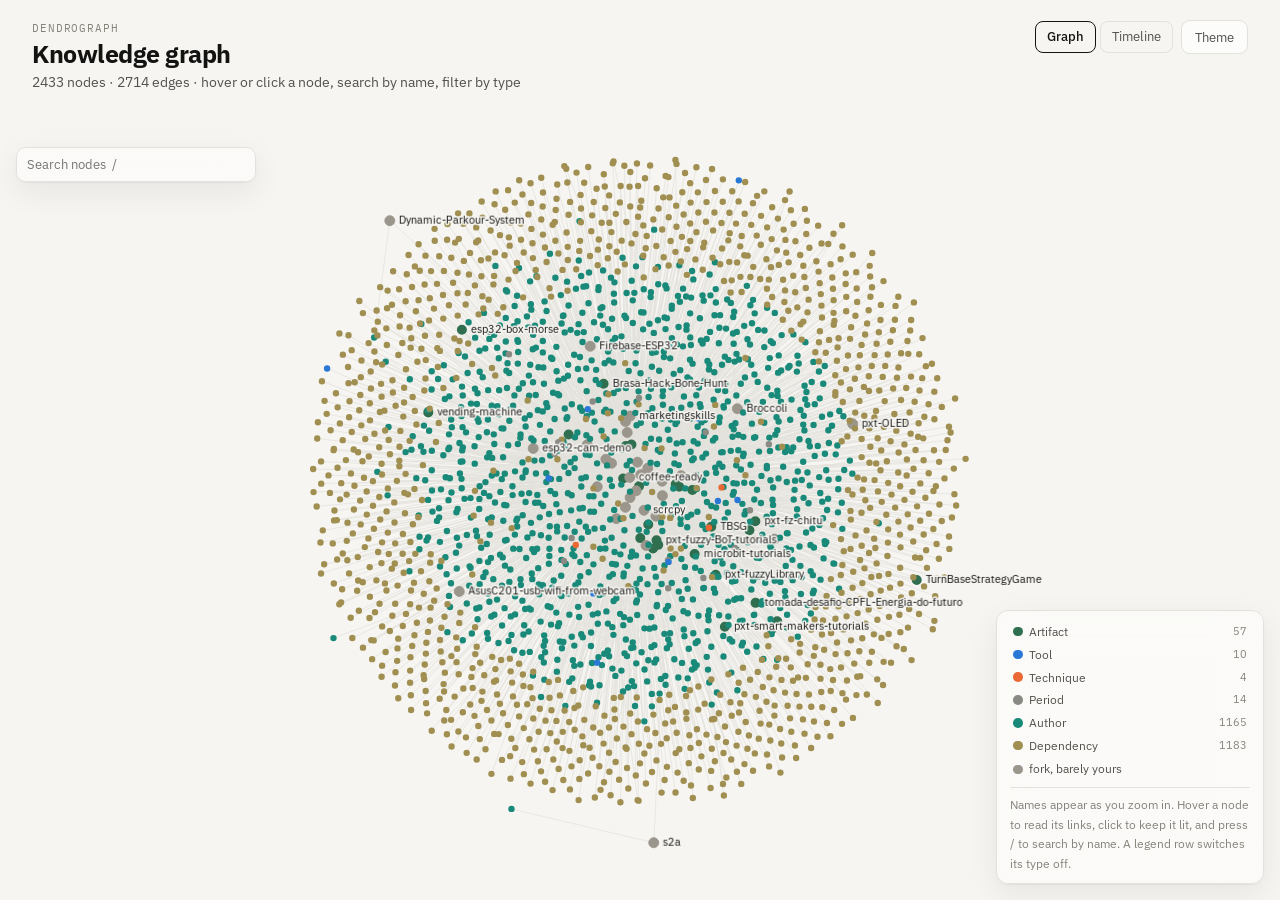
==== examples/site/index.html @ 36330d7b "US4: three steps, and the archive that has almost nothing in it The fork path was five steps written" ====
<!doctype html>
<html lang="en">
<meta charset="utf-8">
<meta name="viewport" content="width=device-width,initial-scale=1">
<title>Archive — dendrograph</title>
<link rel="stylesheet" href="style.css">
<script src="theme.js"></script>

<div class="wrap">
<header>
  <div>
    <p class="eyebrow">dendrograph</p>
    <h1 id="title">Archive</h1>
    <p class="sub" id="meta"></p>
  </div>
  <nav>
    <div class="views" id="views" role="group" aria-label="View"></div>
    <button class="btn" id="theme" type="button" title="Toggle light/dark">Theme</button>
  </nav>
</header>

<!-- As duas views vivem no mesmo documento e são mostradas uma de cada vez. A
     marcação é da página; os módulos só encontram os seus elementos dentro
     dela e desenham. -->

<!-- Busca compartilhada: vive na casca, não em nenhuma view. -->
<div class="finder" id="finder-global">
  <input id="find" type="search" placeholder="Search nodes  /" autocomplete="off"
         spellcheck="false" aria-label="Search nodes">
  <ul class="results" id="results" role="listbox" aria-label="Search results"></ul>
</div>

<section class="view" id="view-graph" hidden>
  <main><canvas id="canvas"></canvas></main>
  <div class="legend" id="legend"></div>
  <div class="chip" id="chip" role="status" aria-live="polite"></div>
</section>

<section class="view" id="view-tool" hidden>
  <div id="tool"></div>
</section>

<section class="view" id="view-timeline" hidden>
  <div class="tiles" id="tiles"></div>
  <div id="notices"></div>
  <div class="controls" id="controls"></div>

  <div class="panel">
    <div class="axis" id="axis"></div>
    <div class="lanes" id="lanes"></div>
    <p class="note" id="note"></p>
  </div>

  <section class="tools">
    <h2>Tools, and how long</h2>
    <table id="tools"><thead><tr>
      <th>Tool</th><th>First</th><th>Last</th><th class="n">Years</th><th class="n">Artifacts</th><th>Basis</th>
    </tr></thead><tbody></tbody></table>
  </section>
  <div id="tip" role="tooltip"></div>
</section>
</div>

<script src="graph.js"></script>
<script src="loader.js"></script>
<script src="search.js"></script>
<script src="view-graph.js"></script>
<script src="view-timeline.js"></script>
<script src="view-tool.js"></script>
<script src="screen.js"></script>
---- examples/site/style.css ----
/* dendrograph views — design system
 *
 * Fonte: IBM Plex, empacotada em ./fonts. A página precisa funcionar sem
 * rede, de um pendrive, então nada vem de CDN (ADR-0004, FR-016). A Mono é
 * que fornece os números tabulares: datas e contagens alinham no pôster.
 *
 * Temas: claro e escuro por `prefers-color-scheme`, com override manual via
 * [data-theme] persistido pelo theme.js. Transparência nenhuma: a página é
 * estática, e camadas são painéis, não vidro.
 */

@font-face { font-family: "IBM Plex Sans"; src: url("fonts/IBMPlexSans-400.woff2") format("woff2"); font-weight: 400; font-style: normal; font-display: swap; }
@font-face { font-family: "IBM Plex Sans"; src: url("fonts/IBMPlexSans-500.woff2") format("woff2"); font-weight: 500; font-style: normal; font-display: swap; }
@font-face { font-family: "IBM Plex Sans"; src: url("fonts/IBMPlexSans-600.woff2") format("woff2"); font-weight: 600; font-style: normal; font-display: swap; }
@font-face { font-family: "IBM Plex Sans"; src: url("fonts/IBMPlexSans-700.woff2") format("woff2"); font-weight: 700; font-style: normal; font-display: swap; }
@font-face { font-family: "IBM Plex Mono"; src: url("fonts/IBMPlexMono-400.woff2") format("woff2"); font-weight: 400; font-style: normal; font-display: swap; }
@font-face { font-family: "IBM Plex Mono"; src: url("fonts/IBMPlexMono-500.woff2") format("woff2"); font-weight: 500; font-style: normal; font-display: swap; }
@font-face { font-family: "IBM Plex Mono"; src: url("fonts/IBMPlexMono-600.woff2") format("woff2"); font-weight: 600; font-style: normal; font-display: swap; }

:root {
  color-scheme: light;
  --surface-0: #f6f5f2;
  --surface-1: #fcfcfb;
  --border: #e2e1dc;
  --grid: #e9e7e1;
  --text-primary: #131311;
  --text-secondary: #53514c;
  --text-muted: #85837b;
  --accent: #2f6f4f;
  --accent-soft: #eef3ef;
  --fork: #9b968c;
  --marker: #a33d3d;
  --shadow: 0 1px 2px rgba(30, 29, 26, .05), 0 10px 30px rgba(30, 29, 26, .07);
  /* Cores semânticas dos nós do grafo, por tipo. O grafo as lê daqui. */
  --c-artifact: #2f6f4f;
  --c-tool: #2a78d6;
  --c-technique: #eb6834;
  --c-period: #8a8a84;
  --c-collection: #7a5ba8;
  --c-author: #198a79;
  --c-dependency: #a08f50;
  --c-marker: #a33d3d;
}

@media (prefers-color-scheme: dark) {
  :root:not([data-theme="light"]) {
    color-scheme: dark;
    --surface-0: #111110;
    --surface-1: #1a1a19;
    --border: #333330;
    --grid: #2a2a27;
    --text-primary: #fbfaf7;
    --text-secondary: #c4c3b8;
    --text-muted: #918f86;
    --accent: #89c3a0;
    --accent-soft: #1e2b24;
    --fork: #5e5a52;
    --marker: #d97a7a;
    --shadow: 0 1px 2px rgba(0, 0, 0, .4), 0 12px 32px rgba(0, 0, 0, .45);
    --c-artifact: #89c3a0;
    --c-tool: #3987e5;
    --c-technique: #d95926;
    --c-period: #8a8a84;
    --c-collection: #9d84c7;
    --c-author: #19a58f;
    --c-dependency: #c2ad63;
    --c-marker: #d97a7a;
  }
}

:root[data-theme="dark"] {
  color-scheme: dark;
  --surface-0: #111110;
  --surface-1: #1a1a19;
  --border: #333330;
  --grid: #2a2a27;
  --text-primary: #fbfaf7;
  --text-secondary: #c4c3b8;
  --text-muted: #918f86;
  --accent: #89c3a0;
  --accent-soft: #1e2b24;
  --fork: #5e5a52;
  --marker: #d97a7a;
  --shadow: 0 1px 2px rgba(0, 0, 0, .4), 0 12px 32px rgba(0, 0, 0, .45);
  --c-artifact: #89c3a0;
  --c-tool: #3987e5;
  --c-technique: #d95926;
  --c-period: #8a8a84;
  --c-collection: #9d84c7;
  --c-author: #19a58f;
  --c-dependency: #c2ad63;
  --c-marker: #d97a7a;
}

* { box-sizing: border-box; }

html { scroll-behavior: smooth; }

body {
  margin: 0;
  background: var(--surface-0);
  color: var(--text-primary);
  font: 400 0.9375rem/1.55 "IBM Plex Sans", ui-sans-serif, -apple-system, system-ui, sans-serif;
  -webkit-font-smoothing: antialiased;
  text-rendering: optimizeLegibility;
}

.wrap { max-width: 72rem; margin: 0 auto; padding: 2rem 1.25rem 4.5rem; }

/* ---------- cabeçalho ---------- */

header {
  display: flex;
  justify-content: space-between;
  align-items: flex-start;
  gap: 1rem;
  flex-wrap: wrap;
  margin-bottom: 1.75rem;
}

h1 {
  margin: 0 0 0.25rem;
  font-size: 1.55rem;
  font-weight: 650;
  letter-spacing: -0.02em;   /* cresceu: apertou (tracking é específico do tamanho) */
  line-height: 1.15;
}

/* Marca acima do título: diz de que site é a página antes de dizer que
 * página é. Texto pequeno pede tracking positivo — o contrário do h1. */
.eyebrow {
  margin: 0 0 0.15rem;
  font-family: "IBM Plex Mono", ui-monospace, monospace;
  font-size: 0.7rem;
  letter-spacing: 0.08em;
  text-transform: uppercase;
  color: var(--text-muted);
}

.sub, .meta {
  color: var(--text-secondary);
  font-size: 0.875rem;
  margin: 0;
}

nav { display: flex; gap: 0.5rem; align-items: center; }

nav a, .btn {
  font: inherit;
  cursor: pointer;
  display: inline-flex;
  align-items: center;
  gap: 0.4rem;
  background: var(--surface-1);
  border: 1px solid var(--border);
  border-radius: 0.55rem;
  padding: 0.35rem 0.8rem;
  font-size: 0.84rem;
  color: var(--text-secondary);
  text-decoration: none;
  transition: border-color 120ms ease, color 120ms ease, transform 100ms ease-out;
}

nav a:hover, .btn:hover { color: var(--text-primary); border-color: var(--text-muted); }

/* Feedback no pressionar, não no soltar: responder no pointer-down é o que
 * separa uma interface que reage de uma que confirma. */
nav a:active, .btn:active { transform: scale(0.97); }

nav a[aria-current="page"], .tema-btn[aria-pressed="true"] {
  background: var(--text-primary);
  color: var(--surface-1);
  border-color: var(--text-primary);
}

/* Números: sempre a Mono, tabulares por construção. */
.num, .tile .v, td.n, .axis span {
  font-family: "IBM Plex Mono", ui-monospace, monospace;
  font-variant-numeric: tabular-nums;
}

/* ---------- cartões de resumo ---------- */

.tiles {
  display: grid;
  grid-template-columns: repeat(auto-fit, minmax(9rem, 1fr));
  gap: 0.75rem;
  margin-bottom: 1.75rem;
}

.tile {
  background: var(--surface-1);
  border: 1px solid var(--border);
  border-radius: 0.8rem;
  padding: 1rem 1.1rem;
}

.tile .v {
  display: block;
  font-size: 1.6rem;
  font-weight: 500;
  letter-spacing: -0.02em;
  line-height: 1.15;
}

.tile .k {
  display: block;
  font-size: 0.75rem;
  color: var(--text-muted);
  margin-top: 0.2rem;
  text-transform: uppercase;
  letter-spacing: 0.05em;
}

/* ---------- avisos ---------- */

.notice {
  background: var(--surface-1);
  border: 1px solid var(--border);
  border-left: 3px solid var(--marker);
  border-radius: 0 0.55rem 0.55rem 0;
  padding: 0.65rem 0.95rem;
  margin: 0 0 1.5rem;
  color: var(--text-secondary);
  font-size: 0.875rem;
}

/* ---------- painel ---------- */

.panel {
  background: var(--surface-1);
  border: 1px solid var(--border);
  border-radius: 0.8rem;
  padding: 1.25rem 1.4rem;
  box-shadow: var(--shadow);
}

/* ---------- tabelas ---------- */

table { width: 100%; border-collapse: collapse; font-size: 0.875rem; }

th, td {
  text-align: left;
  padding: 0.45rem 0.7rem;
  border-bottom: 1px solid var(--border);
}

th {
  font-size: 0.72rem;
  text-transform: uppercase;
  letter-spacing: 0.05em;
  color: var(--text-muted);
  font-weight: 600;
  white-space: nowrap;
}

td.n { text-align: right; }

tr:last-child td { border-bottom: 0; }

/* ---------- movimento ------- */

@media (prefers-reduced-motion: reduce) {
  html { scroll-behavior: auto; }
  nav a, .btn { transition: opacity 120ms ease; }
  nav a:active, .btn:active { transform: none; }
}


/* ==========================================================================
 * A tela única
 *
 * As duas views moravam em dois documentos e cada uma trazia o seu `<style>`.
 * Num documento só elas se contradizem: o grafo pedia `overflow: hidden` no
 * body e uma `.wrap` sem largura, o que deixaria a linha do tempo sem rolagem
 * e sem margem. O que era do documento passa a ser do modo, escrito em
 * `[data-view]` no body.
 * ========================================================================== */

:root { --chrome: 8.75rem; }   /* altura do cabeçalho, que o canvas desconta */

body[data-view="graph"] { overflow: hidden; }
body[data-view="graph"] .wrap { max-width: none; padding: 0; }
body[data-view="graph"] header { padding: 1.25rem 2rem 0.9rem; margin-bottom: 0; }

.view[hidden] { display: none !important; }

/* O seletor de vista é a navegação: as duas âncoras para dois documentos
 * viraram dois botões para o mesmo. */
.views { display: flex; gap: 0.25rem; }
.views button {
  font: inherit; font-size: 0.82rem;
  padding: 0.3rem 0.7rem;
  color: var(--text-secondary);
  background: none;
  border: 1px solid var(--border); border-radius: 0.5rem;
  cursor: pointer;
  transition: color 120ms ease, border-color 120ms ease, transform 120ms ease;
}
.views button:hover { color: var(--text-primary); border-color: var(--text-muted); }
.views button:active { transform: scale(0.97); }
.views button[aria-current="page"] {
  color: var(--text-primary); border-color: var(--text-primary); font-weight: 500;
}
.views button:focus-visible { outline: 2px solid var(--accent); outline-offset: 1px; }

/* Estreito: a linha do tempo é a vista que sobrevive. Um canvas de grafo e um
 * seletor disputam a mesma tela, e ler nomes num grafo de 3.000 nós num
 * telefone não é uma promessa que dá para cumprir. */
@media (max-width: 40rem) {
  body[data-view="graph"] .legend { display: none; }
  .finder { width: calc(100vw - 2rem); }
}

@media (prefers-reduced-motion: reduce) {
  .views button { transition: color 120ms linear; }
  .views button:active { transform: none; }
}

/* ---------- busca compartilhada (US2) ----------
 *
 * O campo de busca vive na casca, não em nenhuma view. Posicionado Fixo
 * para ficar no mesmo lugar independentemente de qual view está aberta.
 * Logo abaixo do cabeçalho, que ocupa 8.75rem. */
.finder { position: fixed; left: 1rem; top: 9.2rem; z-index: 6; width: 15rem; }
.finder input {
  width: 100%; font: inherit; font-size: 0.8rem;
  padding: 0.42rem 0.6rem;
  color: var(--text-primary);
  background: color-mix(in srgb, var(--surface-1) 72%, transparent);
  backdrop-filter: blur(20px) saturate(180%);
  -webkit-backdrop-filter: blur(20px) saturate(180%);
  border: 1px solid var(--border); border-radius: 0.6rem;
  box-shadow: var(--shadow);
}
.finder input:focus-visible { outline: 2px solid var(--accent); outline-offset: 1px; }
.results {
  list-style: none; margin: 0.35rem 0 0; padding: 0.25rem;
  max-height: 15rem; overflow-y: auto;
  border-radius: 0.6rem;
  background: color-mix(in srgb, var(--surface-1) 72%, transparent);
  backdrop-filter: blur(20px) saturate(180%);
  -webkit-backdrop-filter: blur(20px) saturate(180%);
  border: 1px solid var(--border); box-shadow: var(--shadow);
}
.results:empty { display: none; }
.results li {
  display: flex; align-items: center; gap: 0.4rem;
  padding: 0.28rem 0.4rem; border-radius: 0.4rem;
  font-size: 0.78rem; color: var(--text-secondary);
  cursor: pointer; overflow-wrap: anywhere;
}
.results li[aria-selected="true"], .results li:hover {
  background: var(--accent-soft); color: var(--text-primary);
}
.results i { flex: none; width: 0.55rem; height: 0.55rem;
             border-radius: 50%; margin: 0; }
.results .kind {
  margin-left: auto; flex: none;
  font-family: "IBM Plex Mono", ui-monospace, monospace;
  font-size: 0.62rem; letter-spacing: 0.05em; text-transform: uppercase;
  color: var(--text-muted);
}
.results .snip {
  display: block; width: 100%;
  font-size: 0.7rem; color: var(--text-muted);
  margin-top: 0.15rem; padding-left: 1rem;
  font-style: italic;
}
.results .more { display: block; cursor: default; color: var(--text-muted);
                 font-size: 0.72rem; }
.results .more:hover { background: none; }

/* ---------- a view do grafo ---------- */

  canvas { display: block; width: 100vw; height: calc(100vh - var(--chrome));
           cursor: grab; touch-action: none; -webkit-tap-highlight-color: transparent; }
  canvas.grabbing { cursor: grabbing; }
  canvas.pointing { cursor: pointer; }

  /* Camada flutuante translúcida: o grafo corre por baixo dela, em vez de
   * perder uma faixa opaca da tela. */
  .legend, .chip {
    background: color-mix(in srgb, var(--surface-1) 72%, transparent);
    backdrop-filter: blur(20px) saturate(180%);
    -webkit-backdrop-filter: blur(20px) saturate(180%);
    border: 1px solid var(--border);
    box-shadow: var(--shadow);
  }
  .legend {
    position: fixed; right: 1rem; bottom: 1rem;
    font-size: 0.78rem; line-height: 1.7;
    color: var(--text-secondary);
    border-radius: 0.75rem;
    padding: 0.6rem 0.8rem;
  }
  .legend i { display: inline-block; width: 0.6rem; height: 0.6rem;
              border-radius: 50%; margin-right: 0.4rem; vertical-align: middle; }
  .legend .hint {
    display: block; margin-top: 0.45rem; padding-top: 0.45rem;
    border-top: 1px solid var(--border);
    color: var(--text-muted); font-size: 0.72rem; max-width: 15rem;
  }

  /* Ficha do nó sob o cursor. Ancorada no ponteiro, some com ele. */
  .chip {
    position: fixed; z-index: 5; pointer-events: none;
    border-radius: 0.7rem; padding: 0.5rem 0.7rem;
    max-width: 20rem;
    opacity: 0; transform: scale(0.97);
    transition: opacity 140ms ease-out, transform 140ms ease-out;
  }
  .chip.on { opacity: 1; transform: scale(1); }
  .chip .name {
    font-weight: 600; font-size: 0.86rem; letter-spacing: -0.005em;
    color: var(--text-primary);
    overflow-wrap: anywhere;
  }
  .chip .kind {
    font-family: "IBM Plex Mono", ui-monospace, monospace;
    font-size: 0.68rem; letter-spacing: 0.06em; text-transform: uppercase;
    color: var(--text-muted); margin-top: 0.1rem;
  }
  .chip .fact {
    font-size: 0.76rem; color: var(--text-secondary); margin-top: 0.3rem;
    font-variant-numeric: tabular-nums;
  }
  .chip .rel {
    font-size: 0.76rem; color: var(--text-secondary);
    margin-top: 0.25rem; overflow-wrap: anywhere;
  }
  .chip .rel:first-of-type { margin-top: 0.45rem; padding-top: 0.45rem;
                             border-top: 1px solid var(--border); }
  .chip .verb {
    font-family: "IBM Plex Mono", ui-monospace, monospace;
    font-size: 0.64rem; letter-spacing: 0.06em;
    color: var(--text-muted); margin-right: 0.4rem;
  }

  /* Uma ficha presa por clique fica; a do cursor some com ele. A borda diz
   * qual das duas está na tela. */
  .chip.pinned { border-color: var(--accent); }

  /* Cada linha da legenda é o interruptor do seu tipo. */
  .legend button {
    display: flex; align-items: center; width: 100%;
    font: inherit; font-size: 0.78rem; text-align: left;
    background: none; border: 0; padding: 0.05rem 0.2rem;
    border-radius: 0.35rem; color: var(--text-secondary); cursor: pointer;
  }
  .legend button:hover { background: var(--accent-soft); color: var(--text-primary); }
  .legend button:focus-visible { outline: 2px solid var(--accent); outline-offset: 1px; }
  .legend button[aria-pressed="false"] { color: var(--text-muted); }
  .legend button[aria-pressed="false"] span { text-decoration: line-through; }
  .legend button[aria-pressed="false"] i { opacity: 0.25; }
  .legend .count { margin-left: auto; padding-left: 0.6rem;
                   font-variant-numeric: tabular-nums; color: var(--text-muted);
                   font-size: 0.7rem; text-decoration: none !important; }
  .legend .fork { padding: 0.05rem 0.2rem; }

  /* Sem translucidez: o material vira superfície sólida, nunca texto sobre
   * fundo indefinido. */
  @media (prefers-reduced-transparency: reduce) {
    .legend, .chip, .finder input, .results {
      background: var(--surface-1); backdrop-filter: none;
      -webkit-backdrop-filter: none;
    }
  }
  @media (prefers-contrast: more) {
    .legend, .chip, .finder input, .results {
      background: var(--surface-1); border-color: var(--text-primary);
    }
  }
  @media (prefers-reduced-motion: reduce) {
    .chip { transition: opacity 100ms linear; transform: none; }
    .chip.on { transform: none; }
  }

/* ---------- a view da linha do tempo ---------- */

  .lanes { position: relative; padding-top: 1.6rem; }
  .axis { position: relative; height: 1.4rem; margin-left: var(--lbl);
          border-bottom: 1px solid var(--border); }
  .axis span { position: absolute; top: 0.1rem; transform: translateX(-50%);
               font-size: 0.72rem; color: var(--text-muted); }
  .markerline { position: absolute; top: 0; bottom: 0; width: 0;
                border-left: 2px dashed var(--c-marker); pointer-events: none; }
  .markerline i { position: absolute; top: -1.35rem; left: 0.4rem;
                  font-style: normal; font-size: 0.73rem; color: var(--c-marker);
                  white-space: nowrap; font-weight: 500; }
  .grouphead { display: flex; align-items: center; gap: 0.5rem;
               margin: 1.4rem 0 0.5rem; font-size: 0.76rem; font-weight: 600;
               letter-spacing: 0.05em; text-transform: uppercase;
               color: var(--text-secondary); }
  .grouphead .ct { color: var(--text-muted); font-weight: 400;
                   letter-spacing: 0; text-transform: none; }
  .row { display: flex; align-items: center; height: 1.7rem; position: relative; }
  .row:hover { background: var(--grid); border-radius: 0.35rem; }
  /* A linha do que veio selecionado do grafo. */
  .row.chosen { background: var(--accent-soft); border-radius: 0.35rem;
                box-shadow: inset 2px 0 0 var(--accent); }
  .lbl { width: var(--lbl); flex: none; font-size: 0.81rem;
         color: var(--text-secondary); white-space: nowrap; overflow: hidden;
         text-overflow: ellipsis; padding-right: 0.85rem; }
  .row.fork .lbl { color: var(--text-muted); font-style: normal; }
  .row.aliased .lbl { font-style: italic; }
  .track { position: relative; flex: 1; height: 100%; }
  .track::before { content: ""; position: absolute; inset: 0;
                   background: repeating-linear-gradient(to right,
                     var(--grid) 0 1px, transparent 1px var(--step)); }
  .lane-mark { position: absolute; top: 50%; transform: translateY(-50%);
               border-radius: 999px; background: var(--c-artifact);
               box-shadow: 0 0 0 2px var(--surface-1); }
  .bar { height: 0.65rem; }
  .dot { width: 0.6rem; height: 0.6rem;
         transform: translate(-50%, -50%); border-radius: 50%; }
  .row.fork .lane-mark { background: transparent;
                         border: 1.5px dashed var(--fork); }
  .row.aliased .lane-mark { background: var(--accent-soft);
                            border: 1.5px solid var(--accent); }
  .controls { display: flex; gap: 0.5rem; flex-wrap: wrap; align-items: center;
              margin-bottom: 1.15rem; }
  .chipf { display: inline-flex; align-items: center; gap: 0.45rem;
           background: var(--surface-1); border: 1px solid var(--border);
           border-radius: 999px; padding: 0.3rem 0.85rem; font-size: 0.82rem;
           color: var(--text-secondary); cursor: pointer; font-family: inherit;
           transition: border-color 120ms ease, color 120ms ease,
                       transform 100ms ease-out; }
  .chipf:hover { color: var(--text-primary); border-color: var(--text-muted); }
  .chipf:active { transform: scale(0.97); }
  .chipf[aria-pressed="true"] { border-color: var(--text-muted);
                                color: var(--text-primary); }
  .chipf[aria-pressed="false"] .sw { opacity: 0.3; }
  .chipf .sw { width: 0.65rem; height: 0.65rem; border-radius: 3px; flex: none; }
  #tip { position: fixed; z-index: 9; pointer-events: none; opacity: 0;
         transition: opacity 100ms ease; background: var(--surface-1);
         border: 1px solid var(--border); border-radius: 0.65rem;
         padding: 0.7rem 0.85rem; max-width: 21rem; font-size: 0.81rem;
         line-height: 1.45; box-shadow: var(--shadow); }
  #tip h4 { margin: 0 0 0.3rem; font-size: 0.88rem; font-weight: 620; }
  #tip .m { color: var(--text-secondary); margin: 0.15rem 0; }
  #tip .d { color: var(--text-muted); margin-top: 0.4rem; font-style: italic; }
  .note { color: var(--text-muted); font-size: 0.8rem; margin: 0.9rem 0 0; }
  .tools { margin-top: 2.5rem; border-top: 1px solid var(--border);
           padding-top: 1.5rem; }
  .tools h2 { font-size: 1rem; margin: 0 0 0.6rem; letter-spacing: -0.01em; }
  td.span { font-family: "IBM Plex Mono", ui-monospace, monospace;
            font-size: 0.8rem; }
  td.basis { font-size: 0.78rem; color: var(--text-muted); }
  tr.expandable { cursor: pointer; }
  tr.expandable:hover td { background: var(--grid); }
  tr.detail td { padding: 0.3rem 0.6rem 0.7rem; background: transparent; }
  .atchip { display: inline-block; border: 1px solid var(--border);
            border-radius: 999px; padding: 0.1rem 0.6rem; font-size: 0.78rem;
            margin: 0.2rem 0.3rem 0.2rem 0; color: var(--text-secondary); }
  @media (max-width: 50rem) { :root { --lbl: 9rem; } }


/* ---------- o perfil de uma Tool ---------- */

#tool { max-width: 46rem; }
.toolhead { margin-bottom: 1.4rem; }
.toolhead .name {
  font-size: 1.6rem; font-weight: 600; letter-spacing: -0.02em;
  color: var(--text-primary);
}
.toolhead .claim {
  margin-top: 0.35rem; font-size: 0.92rem; color: var(--text-secondary);
  font-variant-numeric: tabular-nums;
}
/* Um span que não reivindica nada, e um que não é do Author, não podem ler-se
 * como um span comum — é a diferença entre observar e afirmar. */
.toolhead .claim.none, .toolhead .claim.loose {
  color: var(--text-muted); font-style: normal; max-width: 34rem; line-height: 1.5;
}
#tool .count {
  font-size: 0.82rem; color: var(--text-muted);
  padding-bottom: 0.6rem; border-bottom: 1px solid var(--border);
}
#tool .empty { color: var(--text-muted); font-size: 0.9rem; padding: 2rem 0; }
.toolgroup { margin-top: 1.5rem; }
.toolgroup .grouphead {
  font-size: 0.74rem; font-weight: 600; letter-spacing: 0.05em;
  text-transform: uppercase; color: var(--text-secondary); margin-bottom: 0.4rem;
}
/* Apagado, não escondido: um fork intocado é parte da resposta, e some-lo
 * seria mentir na outra direção (ADR-0009). */
.toolgroup.faint .grouphead, .toolgroup.faint .toolrow { color: var(--text-muted); }
.toolrow {
  display: flex; align-items: baseline; gap: 0.75rem; width: 100%;
  font: inherit; font-size: 0.86rem; text-align: left;
  padding: 0.32rem 0.4rem; border: 0; border-radius: 0.35rem;
  background: none; color: var(--text-secondary); cursor: pointer;
}
.toolrow:hover { background: var(--accent-soft); color: var(--text-primary); }
.toolrow:focus-visible { outline: 2px solid var(--accent); outline-offset: 1px; }
.toolrow .lbl { flex: 1; overflow: hidden; text-overflow: ellipsis; white-space: nowrap; }
.toolrow .when {
  flex: none; font-family: "IBM Plex Mono", ui-monospace, monospace;
  font-size: 0.72rem; color: var(--text-muted); font-variant-numeric: tabular-nums;
}
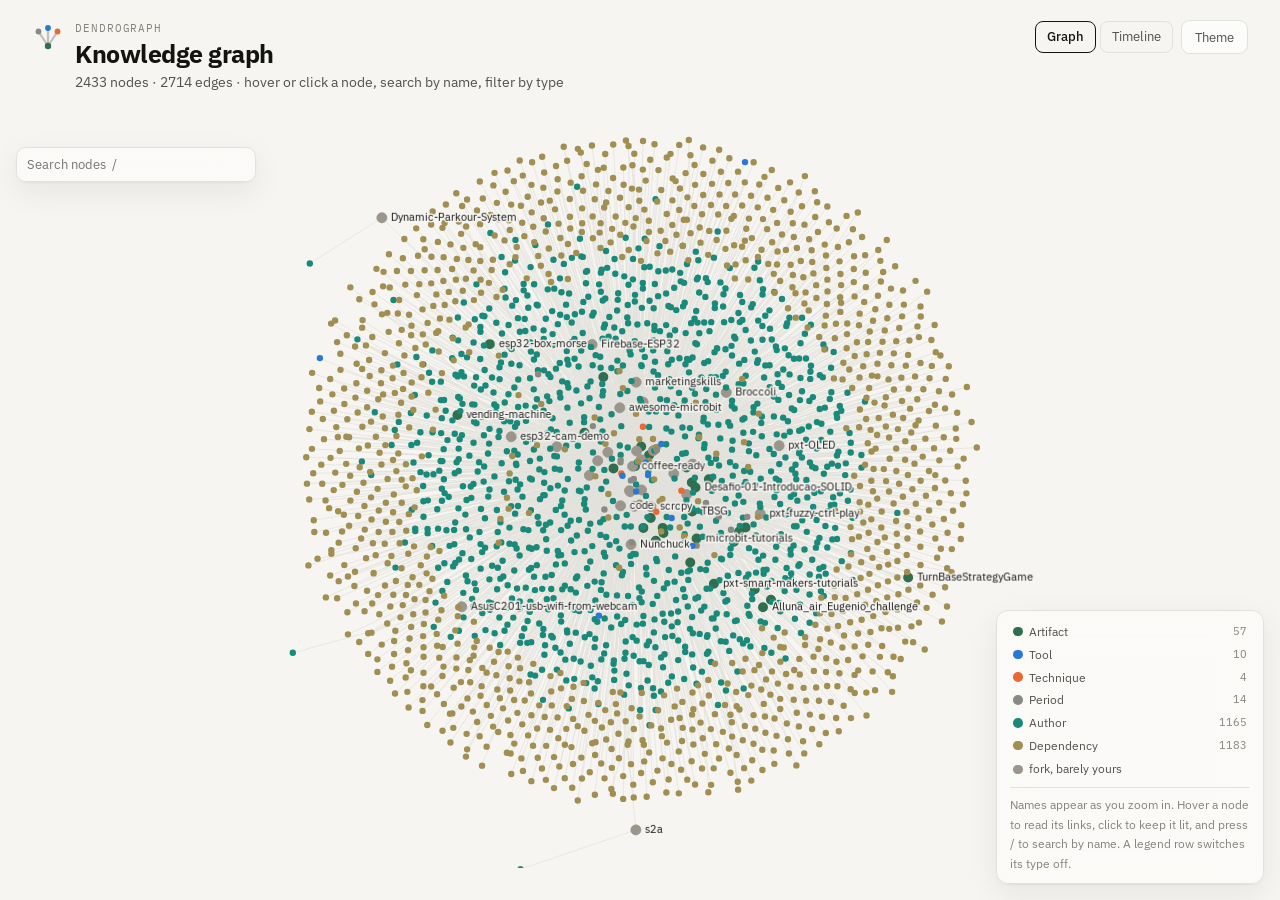
==== commit 8c78d417: "organizando repositório para que seja público" ====
--- a/examples/site/index.html
+++ b/examples/site/index.html
@@ -4,14 +4,32 @@
 <meta name="viewport" content="width=device-width,initial-scale=1">
 <title>Archive — dendrograph</title>
 <link rel="stylesheet" href="style.css">
+<link rel="icon" href="logo.svg" type="image/svg+xml">
 <script src="theme.js"></script>
 
 <div class="wrap">
 <header>
-  <div>
-    <p class="eyebrow">dendrograph</p>
-    <h1 id="title">Archive</h1>
-    <p class="sub" id="meta"></p>
+  <!-- A marca é inline, e não um <img src="logo.svg">, porque o tema aqui
+       tem um botão: um <img> só enxerga o prefers-color-scheme do sistema e
+       erraria a cor sempre que o leitor trocasse o tema à mão. Inline ela lê
+       os mesmos tokens que o resto da página. -->
+  <div class="brand">
+    <svg class="mark" viewBox="0 0 32 32" aria-hidden="true" focusable="false">
+      <g fill="none" stroke="var(--c-period)" stroke-opacity=".5" stroke-width="2.2" stroke-linecap="round">
+        <path d="M16 25L6.5 10.5"/>
+        <path d="M16 25V7"/>
+        <path d="M16 25L25.5 10.5"/>
+      </g>
+      <circle cx="6.5" cy="10.5" r="2.9" fill="var(--c-period)"/>
+      <circle cx="16" cy="7" r="2.9" fill="var(--c-tool)"/>
+      <circle cx="25.5" cy="10.5" r="2.9" fill="var(--c-technique)"/>
+      <circle cx="16" cy="25" r="3.2" fill="var(--c-artifact)"/>
+    </svg>
+    <div>
+      <p class="eyebrow">dendrograph</p>
+      <h1 id="title">Archive</h1>
+      <p class="sub" id="meta"></p>
+    </div>
   </div>
   <nav>
     <div class="views" id="views" role="group" aria-label="View"></div>
--- a/examples/site/style.css
+++ b/examples/site/style.css
@@ -124,6 +124,21 @@
   font-weight: 650;
   letter-spacing: -0.02em;   /* cresceu: apertou (tracking é específico do tamanho) */
   line-height: 1.15;
+}
+
+/* A marca ao lado do bloco de título. `flex: none` porque o SVG não tem
+ * largura intrínseca e encolheria junto com o texto no celular. */
+.brand {
+  display: flex;
+  align-items: flex-start;
+  gap: 0.7rem;
+}
+
+.mark {
+  width: 32px;
+  height: 32px;
+  flex: none;
+  margin-top: 1px;
 }
 
 /* Marca acima do título: diz de que site é a página antes de dizer que
